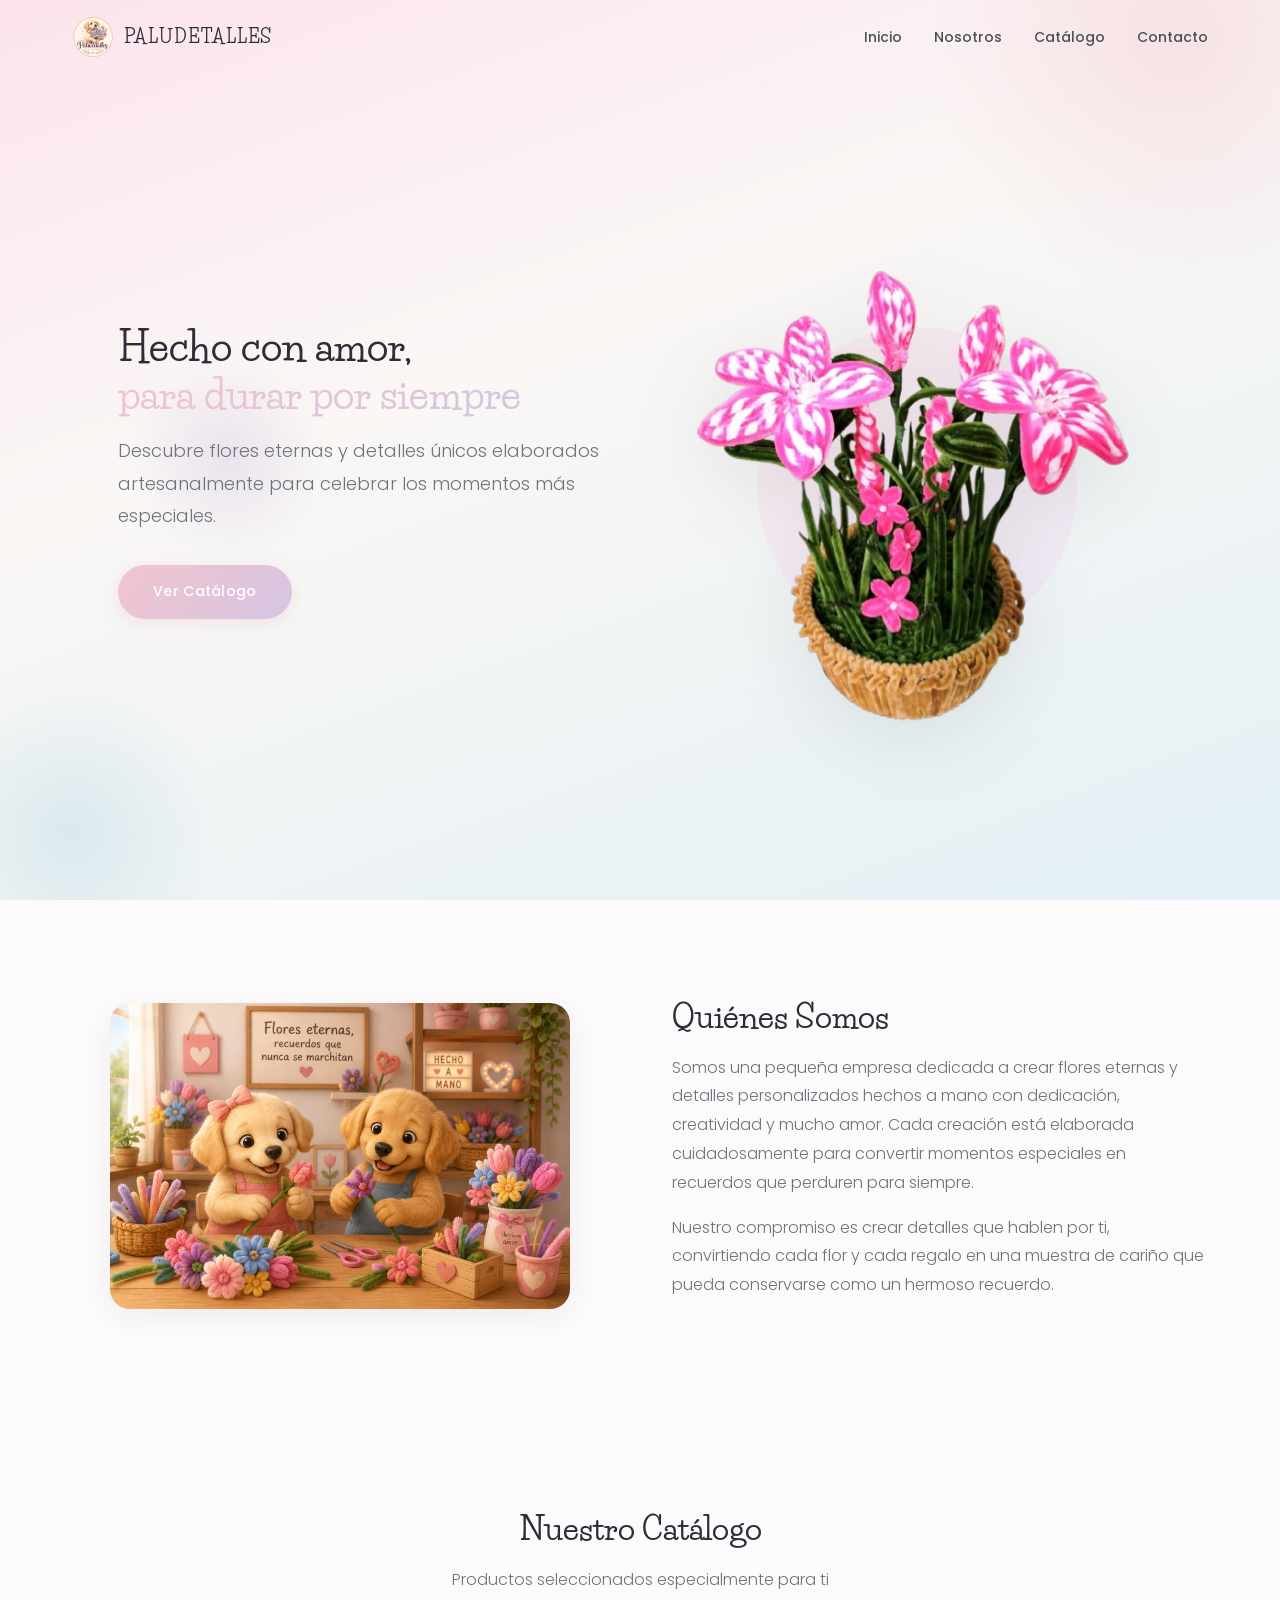
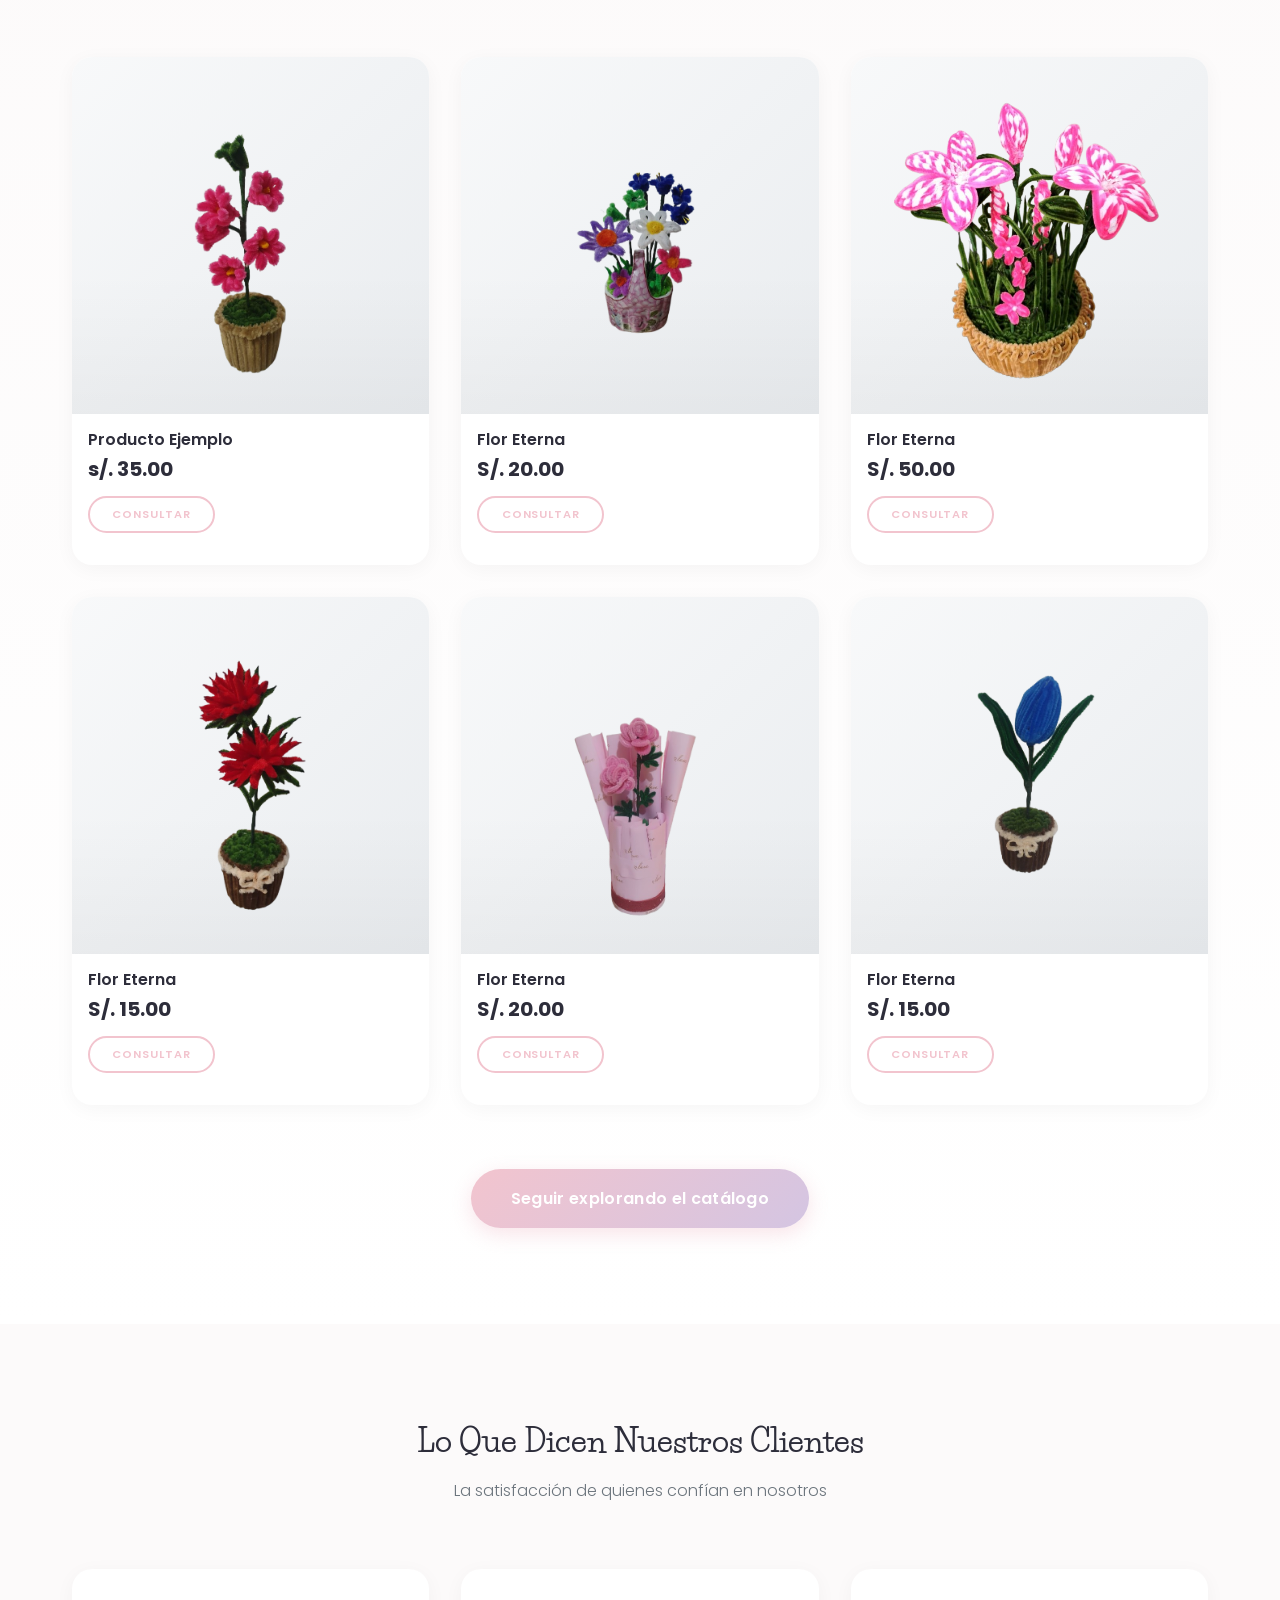
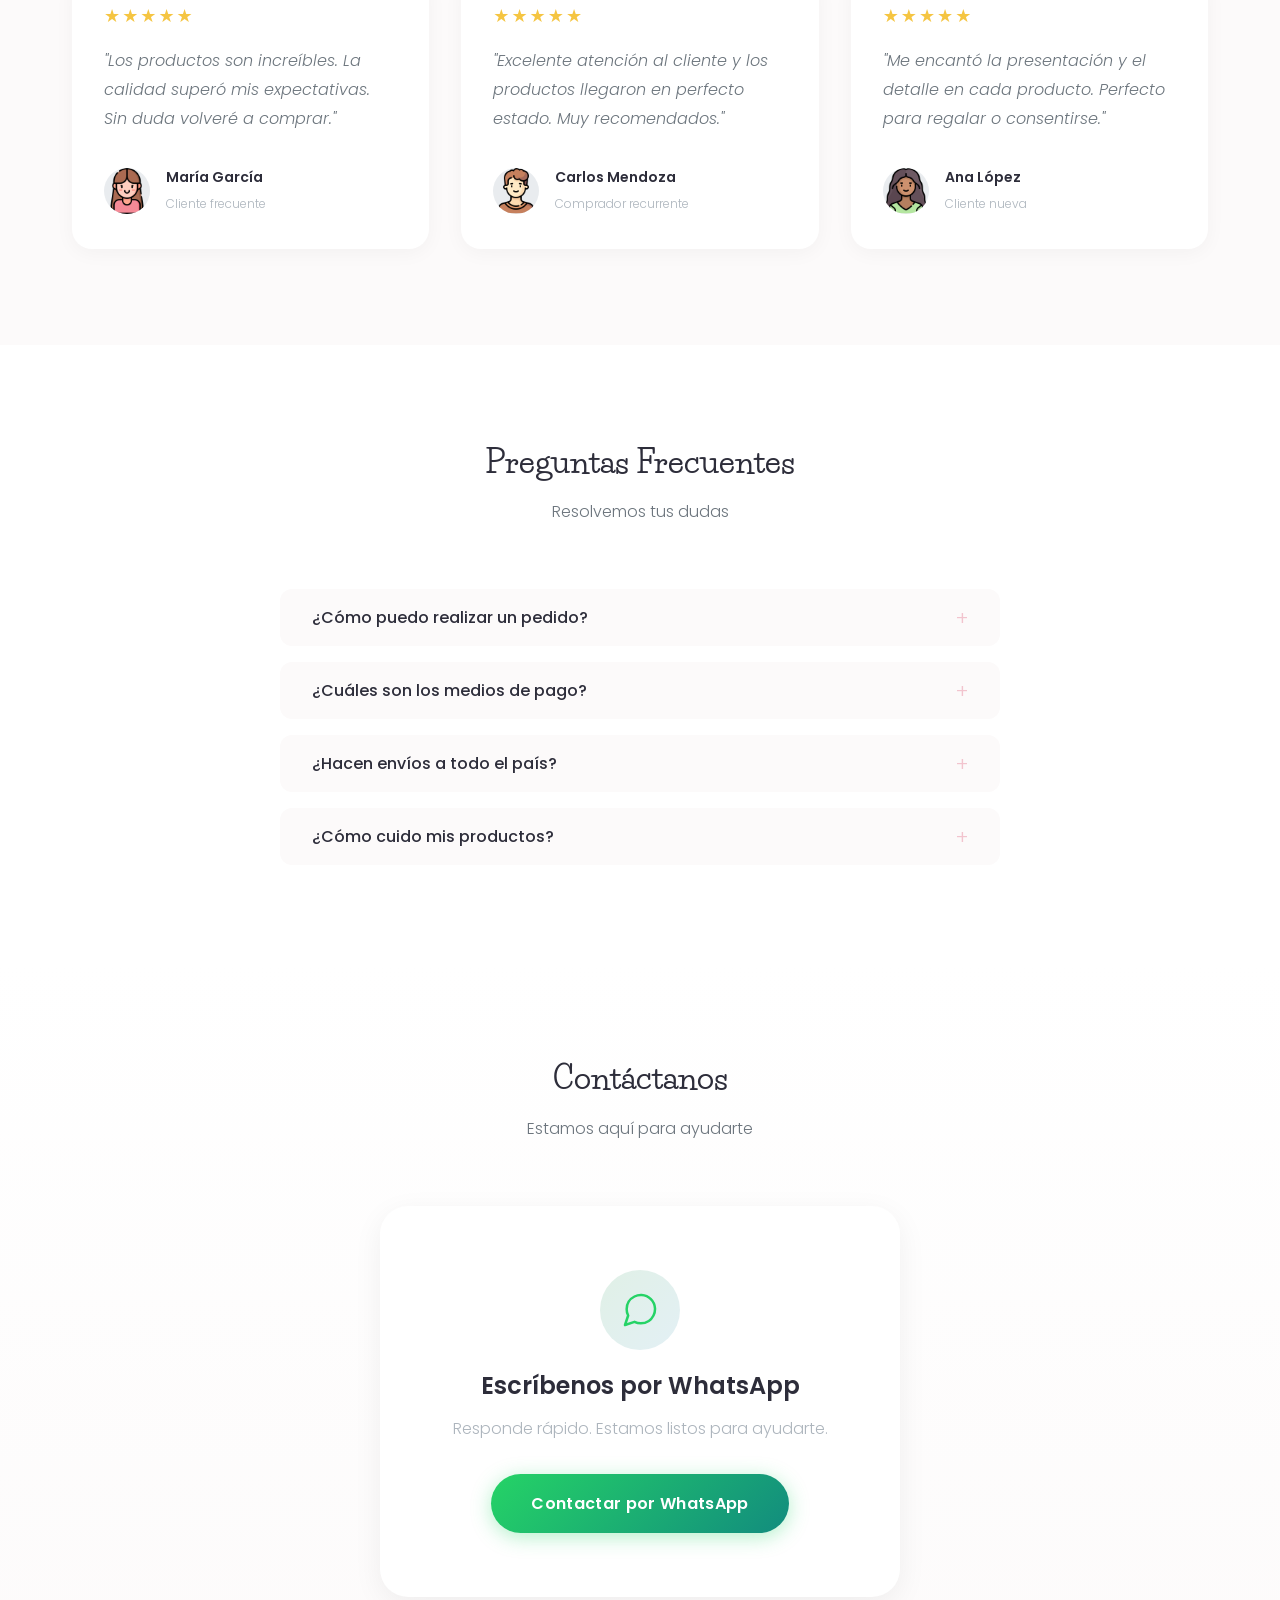
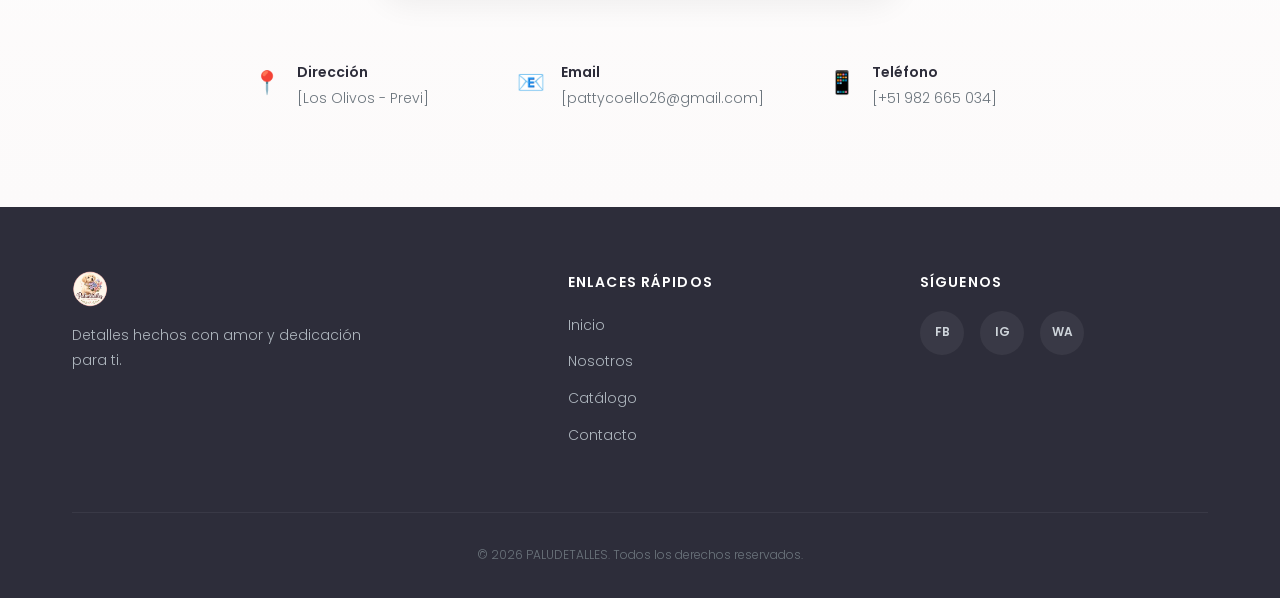
==== index.html @ edcb64d2 "Primer commit" ====
<!DOCTYPE html>
<html lang="es">
<head>
  <meta charset="UTF-8">
  <meta name="viewport" content="width=device-width, initial-scale=1.0">
  <!-- CAMBIA EL TÍTULO SEGÚN TU TIENDA -->
  <title>PALUDETALLES</title>
  <meta name="description" content="Catálogo digital de [Nombre de tu Tienda]. Descubre nuestra colección.">
  <link rel="icon" href="assets/images/logo.png" type="image/png">
  <link rel="preconnect" href="https://fonts.googleapis.com">
  <link rel="preconnect" href="https://fonts.gstatic.com" crossorigin>
  <!-- CAMBIA LA TIPOGRAFÍA AQUÍ SI LO DESEAS -->
   <link rel="preconnect" href="https://fonts.googleapis.com">
  <link rel="preconnect" href="https://fonts.gstatic.com" crossorigin>
  <link href="https://fonts.googleapis.com/css2?family=Fontdiner+Swanky&family=Life+Savers:wght@400;700;800&family=Ranchers&display=swap" rel="stylesheet">
  <link href="https://fonts.googleapis.com/css2?family=Poppins:wght@300;400;500;600;700&display=swap" rel="stylesheet">
  <link rel="stylesheet" href="style.css">
</head>
<body>

  <!-- ============================================================ -->
  <!-- 1. HERO                                                       -->
  <!-- ============================================================ -->
  <header class="hero" id="inicio">
    <div class="hero__bg-shapes">
      <div class="hero__shape hero__shape--1"></div>
      <div class="hero__shape hero__shape--2"></div>
      <div class="hero__shape hero__shape--3"></div>
    </div>
    <nav class="hero__nav">
      <!-- ========================================================= -->
      <!-- LOGO: Reemplaza este placeholder por tu imagen PNG        -->
      <!-- Ruta sugerida: assets/images/logo.png                     -->
      <!-- ========================================================= -->
      <div class="hero__logo">
        <img src="assets/images/logo.png" alt="Logo de la tienda" class="hero__logo-img">
        <span class="hero__logo-text">PALUDETALLES</span>
        <!-- ↑ CAMBIA "NOMBRE TIENDA" por el nombre real de tu tienda -->
      </div>
      <ul class="hero__menu" id="nav-menu">
        <li><a href="#inicio">Inicio</a></li>
        <li><a href="#nosotros">Nosotros</a></li>
        <li><a href="#catalogo">Catálogo</a></li>
        <li><a href="#contacto">Contacto</a></li>
      </ul>
      <button class="hero__toggle" id="nav-toggle" aria-label="Menú">
        <span></span><span></span><span></span>
      </button>
    </nav>
    <div class="hero__content">
      <div class="hero__text">
        <!-- ======================================================= -->
        <!-- HERO: Personaliza estos textos                          -->
        <!-- ======================================================= -->
        <h1 class="hero__title">
          <!-- CAMBIA ESTE TEXTO por el eslogan principal de tu tienda -->
           Hecho con amor,<br>
          <span class="hero__title--accent">para durar por siempre</span>
        </h1>
        <p class="hero__subtitle">
          <!-- CAMBIA ESTE TEXTO por una breve descripción -->
           Descubre flores eternas y detalles únicos elaborados artesanalmente para celebrar los momentos más especiales.<br><br>
        <a href="#catalogo" class="btn btn--primary">Ver Catálogo</a>
      </div>
      <div class="hero__image">
        <!-- ======================================================= -->
        <!-- HERO IMAGEN: Reemplaza por tu imagen PNG sin fondo      -->
        <!-- Ruta sugerida: assets/images/hero-producto.png          -->
        <!-- ======================================================= -->
        <img src="assets/images/florrosa.png" alt="Producto destacado" class="hero__img">
        <div class="hero__img-deco"></div>
      </div>
    </div>
  </header>

  <!-- ============================================================ -->
  <!-- 2. QUIÉNES SOMOS                                             -->
  <!-- ============================================================ -->
  <section class="section about" id="nosotros">
    <div class="container">
      <div class="about__grid">
        <div class="about__image">
          <!-- ===================================================== -->
          <!-- NOSOTROS: Reemplaza por tu imagen PNG                 -->
          <!-- Ruta sugerida: assets/images/about-nosotros.png       -->
          <!-- ===================================================== -->
          <img src="assets/images/perritos.png" alt="Sobre nosotros" class="about__img">
        </div>
        <div class="about__text">
          <!-- ===================================================== -->
          <!-- NOSOTROS: Personaliza estos textos                    -->
          <!-- ===================================================== -->
          <h2 class="section__title">
            <!-- CAMBIA ESTE TÍTULO -->
            Quiénes Somos
          </h2>
          <p class="about__description">
            <!-- CAMBIA ESTE TEXTO por la historia de tu tienda -->
            Somos una pequeña empresa dedicada a crear flores eternas y detalles personalizados hechos a mano con dedicación, 
            creatividad y mucho amor. Cada creación está elaborada cuidadosamente para convertir momentos especiales en recuerdos que perduren para siempre.
          </p>
          <p class="about__description">
            <!-- CAMBIA ESTE TEXTO (opcional, puedes borrar este párrafo) -->
            Nuestro compromiso es crear detalles que hablen por ti, convirtiendo cada flor y cada regalo en una muestra de cariño que pueda conservarse como un hermoso recuerdo.
          </p>
        </div>
      </div>
    </div>
  </section>

  <!-- ============================================================ -->
  <!-- 3. CATÁLOGO DE PRODUCTOS                                     -->
  <!-- ============================================================ -->
  <section class="section catalog" id="catalogo">
    <div class="container">
      <h2 class="section__title section__title--center">
        <!-- CAMBIA ESTE TÍTULO -->
        Nuestro Catálogo
      </h2>
      <p class="section__subtitle">
        <!-- CAMBIA ESTE TEXTO -->
        Productos seleccionados especialmente para ti
      </p>
      <div class="catalog__grid" id="catalog-grid">
        <!-- ======================================================= -->
        <!-- CATÁLOGO: Cada .product-card es un producto             -->
        <!-- Duplica este bloque para agregar más productos          -->
        <!-- ======================================================= -->

        <div class="product-card" data-category="Flores Eternas">
          <div class="product-card__image">
            <!-- =================================================== -->
            <!-- PRODUCTO: Reemplaza por tu imagen PNG sin fondo     -->
            <!-- Ruta sugerida: assets/images/producto-1.png         -->
            <!-- =================================================== -->
            <img src="assets/images/florfucsia.png" alt="Nombre del producto" class="product-card__img">
            <div class="product-card__overlay"></div>
          </div>
          <div class="product-card__body">
            <h3 class="product-card__name">
              <!-- CAMBIA el nombre del producto -->
              Producto Ejemplo
            </h3>
            <p class="product-card__price">
              <!-- CAMBIA el precio -->
              s/. 35.00
            </p>
            
            <button class="btn btn--small btn--outline product-card__btn">
              Consultar
            </button>
          </div>
        </div>

        <div class="product-card" data-category="Flores Eternas">
          <div class="product-card__image">
            <img src="assets/images/florcolores.png" alt="Nombre del producto" class="product-card__img">
            <div class="product-card__overlay"></div>
          </div>
          <div class="product-card__body">
            <h3 class="product-card__name">Flor Eterna</h3>
            <p class="product-card__price">S/. 20.00</p>
            <button class="btn btn--small btn--outline product-card__btn">Consultar</button>
          </div>
        </div>

        <div class="product-card" data-category="Flores Eternas">
          <div class="product-card__image">
            <img src="assets/images/florrosa.png" alt="Nombre del producto" class="product-card__img">
            <div class="product-card__overlay"></div>
          </div>
          <div class="product-card__body">
            <h3 class="product-card__name">Flor Eterna</h3>
            <p class="product-card__price">S/. 50.00</p>
            
            <button class="btn btn--small btn--outline product-card__btn">Consultar</button>
          </div>
        </div>

        <div class="product-card" data-category="Flores Eternas">
          <div class="product-card__image">
            <img src="assets/images/florroja.png" alt="Nombre del producto" class="product-card__img">
            <div class="product-card__overlay"></div>
          </div>
          <div class="product-card__body">
            <h3 class="product-card__name">Flor Eterna</h3>
            <p class="product-card__price">S/. 15.00</p>
            
            <button class="btn btn--small btn--outline product-card__btn">Consultar</button>
          </div>
        </div>

        <div class="product-card" data-category="Flores Eternas">
          <div class="product-card__image">
            <img src="assets/images/bouquet.png" alt="Nombre del producto" class="product-card__img">
            <div class="product-card__overlay"></div>
          </div>
          <div class="product-card__body">
            <h3 class="product-card__name">Flor Eterna</h3>
            <p class="product-card__price">S/. 20.00</p>
            
            <button class="btn btn--small btn--outline product-card__btn">Consultar</button>
          </div>
        </div>

        <div class="product-card" data-category="Flores Eternas">
          <div class="product-card__image">
            <img src="assets/images/tuliblue.png" alt="Nombre del producto" class="product-card__img">
            <div class="product-card__overlay"></div>
          </div>
          <div class="product-card__body">
            <h3 class="product-card__name">Flor Eterna</h3>
            <p class="product-card__price">S/. 15.00</p>
            
            <button class="btn btn--small btn--outline product-card__btn">Consultar</button>
          </div>
        </div>

      </div>

      <!-- ======================================================= -->
      <!-- BOTÓN "SEGUIR EXPLORANDO EL CATÁLOGO"                   -->
      <!-- Al hacer clic abre catalogo.html (catálogo completo).   -->
      <!-- Cambia el texto del botón aquí.                         -->
      <!-- ======================================================= -->
      <div class="catalog__action">
        <a href="catalogo.html" class="btn btn--primary catalog__btn">
          Seguir explorando el catálogo
        </a>
      </div>
    </div>
  </section>

  <!-- ============================================================ -->
  <!-- 4. OPINIONES                                                 -->
  <!-- ============================================================ -->
  <section class="section reviews" id="opiniones">
    <div class="container">
      <h2 class="section__title section__title--center">
        <!-- CAMBIA ESTE TÍTULO -->
        Lo Que Dicen Nuestros Clientes
      </h2>
      <p class="section__subtitle">
        <!-- CAMBIA ESTE TEXTO -->
        La satisfacción de quienes confían en nosotros
      </p>
      <div class="reviews__grid">
        <!-- ======================================================= -->
        <!-- OPINIONES: Cada .review-card es una reseña              -->
        <!-- Modifica o elimina según necesites                      -->
        <!-- ======================================================= -->

        <div class="review-card">
          <div class="review-card__stars">
            ★★★★★
          </div>
          <p class="review-card__text">
            <!-- CAMBIA ESTE TEXTO -->
            "Los productos son increíbles. La calidad superó mis expectativas.
            Sin duda volveré a comprar."
          </p>
          <div class="review-card__author">
            <div class="review-card__avatar">
              <!-- AVATAR: Reemplaza por imagen PNG (opcional) -->
              <img src="assets/images/mujer.png" alt="Cliente" class="review-card__avatar-img">
            </div>
            <div class="review-card__info">
              <strong class="review-card__name">
                <!-- CAMBIA ESTE NOMBRE -->
                María García
              </strong>
              <span class="review-card__role">
                <!-- CAMBIA ESTE TEXTO -->
                Cliente frecuente
              </span>
            </div>
          </div>
        </div>

        <div class="review-card">
          <div class="review-card__stars">★★★★★</div>
          <p class="review-card__text">
            "Excelente atención al cliente y los productos llegaron en perfecto
            estado. Muy recomendados."
          </p>
          <div class="review-card__author">
            <div class="review-card__avatar">
              <img src="assets/images/hombre.png" alt="Cliente" class="review-card__avatar-img">
            </div>
            <div class="review-card__info">
              <strong class="review-card__name">Carlos Mendoza</strong>
              <span class="review-card__role">Comprador recurrente</span>
            </div>
          </div>
        </div>

        <div class="review-card">
          <div class="review-card__stars">★★★★★</div>
          <p class="review-card__text">
            "Me encantó la presentación y el detalle en cada producto.
            Perfecto para regalar o consentirse."
          </p>
          <div class="review-card__author">
            <div class="review-card__avatar">
              <img src="assets/images/mujer2.png" alt="Cliente" class="review-card__avatar-img">
            </div>
            <div class="review-card__info">
              <strong class="review-card__name">Ana López</strong>
              <span class="review-card__role">Cliente nueva</span>
            </div>
          </div>
        </div>

      </div>
    </div>
  </section>

  <!-- ============================================================ -->
  <!-- 5. PREGUNTAS FRECUENTES                                      -->
  <!-- ============================================================ -->
  <section class="section faq" id="faq">
    <div class="container">
      <h2 class="section__title section__title--center">
        <!-- CAMBIA ESTE TÍTULO -->
        Preguntas Frecuentes
      </h2>
      <p class="section__subtitle">
        <!-- CAMBIA ESTE TEXTO -->
        Resolvemos tus dudas
      </p>
      <div class="faq__list" id="faq-list">
        <!-- ======================================================= -->
        <!-- FAQ: Cada .faq-item es una pregunta                     -->
        <!-- Agrega o quita items fácilmente                        -->
        <!-- ======================================================= -->

        <div class="faq-item">
          <button class="faq-item__question" aria-expanded="false">
            <!-- CAMBIA ESTA PREGUNTA -->
            <span>¿Cómo puedo realizar un pedido?</span>
            <span class="faq-item__icon">+</span>
          </button>
          <div class="faq-item__answer">
            <p>
              <!-- CAMBIA ESTA RESPUESTA -->
              Puedes navegar por nuestro catálogo, seleccionar los productos
              que más te gusten y hacer clic en "Consultar" para recibir
              atención personalizada.
            </p>
          </div>
        </div>

        <div class="faq-item">
          <button class="faq-item__question" aria-expanded="false">
            <span>¿Cuáles son los medios de pago?</span>
            <span class="faq-item__icon">+</span>
          </button>
          <div class="faq-item__answer">
            <p>
              Aceptamos transferencias bancarias, depósitos y pagos a través
              de diversas plataformas digitales. Consulta las opciones
              disponibles al momento de tu pedido.
            </p>
          </div>
        </div>

        <div class="faq-item">
          <button class="faq-item__question" aria-expanded="false">
            <span>¿Hacen envíos a todo el país?</span>
            <span class="faq-item__icon">+</span>
          </button>
          <div class="faq-item__answer">
            <p>
              Sí, realizamos envíos a nivel nacional. Los tiempos de entrega
              varían según la ubicación. Te proporcionaremos un número de
              seguimiento para tu pedido.
            </p>
          </div>
        </div>

        <div class="faq-item">
          <button class="faq-item__question" aria-expanded="false">
            <span>¿Cómo cuido mis productos?</span>
            <span class="faq-item__icon">+</span>
          </button>
          <div class="faq-item__answer">
            <p>
              Recomendamos seguir las instrucciones de cuidado incluidas
              con cada producto. En general, mantenlos en un lugar fresco
              y seco, alejado de la luz solar directa.
            </p>
          </div>
        </div>

      </div>
    </div>
  </section>

  <!-- ============================================================ -->
  <!-- 6. CONTACTO - WHATSAPP                                       -->
  <!-- ============================================================ -->
  <!--                                                              -->
  <!-- PERSONALIZACIÓN:                                             -->
  <!--   - Título:        línea ~569                                -->
  <!--   - Subtítulo:     línea ~573                                -->
  <!--   - Texto botón:   línea ~597                                -->
  <!--   - Número WhatsApp:  script.js (variable WHATSAPP_NUMBER)         -->
  <!--   - Mensaje default:  script.js (variable DEFAULT_WHATSAPP_MESSAGE) -->
  <!--   - Ícono WhatsApp:   SVG inline (cámbialo aquí si deseas)   -->
  <!-- ============================================================ -->
  <section class="section contact" id="contacto">
    <div class="container">
      <h2 class="section__title section__title--center">
        <!-- CAMBIA ESTE TÍTULO -->
        Contáctanos
      </h2>
      <p class="section__subtitle">
        <!-- CAMBIA ESTE TEXTO -->
        Estamos aquí para ayudarte
      </p>
      <div class="contact__whatsapp">
        <!-- Tarjeta central de WhatsApp -->
        <div class="contact__whatsapp-card">
          <div class="contact__whatsapp-icon">
            <!-- =================================================== -->
            <!-- ÍCONO WHATSAPP: Reemplaza este SVG si deseas otro   -->
            <!-- Puedes usar Font Awesome, un PNG, o cualquier icono -->
            <!-- =================================================== -->
            <svg xmlns="http://www.w3.org/2000/svg" viewBox="0 0 24 24" fill="none" stroke="currentColor" stroke-width="1.5" stroke-linecap="round" stroke-linejoin="round" class="contact__whatsapp-svg">
              <path d="M21 11.5a8.38 8.38 0 0 1-.9 3.8 8.5 8.5 0 0 1-7.6 4.7 8.38 8.38 0 0 1-3.8-.9L3 21l1.9-5.7a8.38 8.38 0 0 1-.9-3.8 8.5 8.5 0 0 1 4.7-7.6 8.38 8.38 0 0 1 3.8-.9h.5a8.48 8.48 0 0 1 8 8v.5z"/>
            </svg>
          </div>
          <h3 class="contact__whatsapp-title">
            <!-- CAMBIA ESTE TEXTO -->
            Escríbenos por WhatsApp
          </h3>
          <p class="contact__whatsapp-desc">
            <!-- CAMBIA ESTE TEXTO -->
            Responde rápido. Estamos listos para ayudarte.
          </p>
          <a href="#" class="btn contact__whatsapp-btn" id="whatsapp-btn">
            <!-- CAMBIA EL TEXTO DEL BOTÓN AQUÍ -->
            Contactar por WhatsApp
          </a>
        </div>

        <!-- Información adicional de contacto -->
        <div class="contact__info">
          <div class="contact__info-item">
            <span class="contact__info-icon">📍</span>
            <div>
              <strong>Dirección</strong>
              <p>
                <!-- CAMBIA ESTA DIRECCIÓN -->
                [Los Olivos - Previ]
              </p>
            </div>
          </div>
          <div class="contact__info-item">
            <span class="contact__info-icon">📧</span>
            <div>
              <strong>Email</strong>
              <p>
                <!-- CAMBIA ESTE EMAIL -->
                [pattycoello26@gmail.com]
              </p>
            </div>
          </div>
          <div class="contact__info-item">
            <span class="contact__info-icon">📱</span>
            <div>
              <strong>Teléfono</strong>
              <p>
                <!-- CAMBIA ESTE TELÉFONO -->
                [+51 982 665 034]
              </p>
            </div>
          </div>
        </div>
      </div>
    </div>
  </section>

  <!-- ============================================================ -->
  <!-- 7. FOOTER                                                    -->
  <!-- ============================================================ -->
  <footer class="footer" id="footer">
    <div class="container">
      <div class="footer__grid">
        <div class="footer__brand">
          <!-- LOGO FOOTER: Reemplaza por tu imagen PNG -->
          <img src="assets/images/logo.png" alt="Logo" class="footer__logo">
          <p class="footer__desc">
            <!-- CAMBIA ESTE TEXTO -->
            Detalles hechos con amor
            y dedicación para ti.
          </p>
        </div>
        <div class="footer__links">
          <h4 class="footer__heading">Enlaces Rápidos</h4>
          <ul>
            <li><a href="#inicio">Inicio</a></li>
            <li><a href="#nosotros">Nosotros</a></li>
            <li><a href="#catalogo">Catálogo</a></li>
            <li><a href="#contacto">Contacto</a></li>
          </ul>
        </div>
        <div class="footer__social">
          <h4 class="footer__heading">Síguenos</h4>
          <div class="footer__social-icons">
            <!-- =================================================== -->
            <!-- REDES SOCIALES: Cambia los href con tus enlaces     -->
            <!-- =================================================== -->
            <a href="#" target="_blank" rel="noopener" class="footer__social-link" aria-label="Facebook">
              <!-- ICONO: Reemplaza por tu PNG si lo deseas -->
              <span class="footer__social-icon">FB</span>
            </a>
            <a href="#" target="_blank" rel="noopener" class="footer__social-link" aria-label="Instagram">
              <span class="footer__social-icon">IG</span>
            </a>
            <a href="#" target="_blank" rel="noopener" class="footer__social-link" aria-label="WhatsApp">
              <span class="footer__social-icon">WA</span>
            </a>
          </div>
        </div>
      </div>
      <div class="footer__bottom">
        <p>
          <!-- CAMBIA ESTE TEXTO -->
          &copy; 2026 PALUDETALLES. Todos los derechos reservados.
        </p>
      </div>
    </div>
  </footer>

  <script src="script.js"></script>
</body>
</html>
---- style.css ----
/* ============================================================ */
/* VARIABLES GLOBALES                                           */
/* ============================================================ */
/* TODO: Modifica los colores desde aquí para cambiar toda la   */
/* paleta de la página.                                         */
/* ============================================================ */

:root {
  /* ---- PALETA DE COLORES PASTEL ---- */
  --rosa:          #f2c4ce;
  --rosa-claro:    #fce4ec;
  --celeste:       #b8d8e3;
  --celeste-claro: #e3f0f5;
  --amarillo:      #fae3b4;
  --amarillo-claro:#fef3d9;
  --menta:         #b8d9c5;
  --menta-claro:   #e0f0e6;
  --lila:          #d4c5e2;
  --lila-claro:    #ede4f5;

  /* ---- NEUTRALES ---- */
  --blanco:        #ffffff;
  --gris-100:      #f8f9fa;
  --gris-200:      #e9ecef;
  --gris-300:      #dee2e6;
  --gris-400:      #ced4da;
  --gris-500:      #adb5bd;
  --gris-600:      #6c757d;
  --gris-700:      #495057;
  --gris-800:      #343a40;
  --texto:         #2d2d3a;

  /* ---- FONDOS ---- */
  --fondo:         #faf7f5;
  --fondo-claro:   #fcfafa;
  --fondo-seccion: #ffffff;

  /* ---- TIPOGRAFÍA ---- */
  /* CAMBIA LA FUENTE AQUÍ si deseas usar Nunito, Quicksand, etc. */
  --font-principal: 'Poppins', system-ui, -apple-system, sans-serif;
  --font-size-xs:   0.75rem;
  --font-size-sm:   0.875rem;
  --font-size-base: 1rem;
  --font-size-lg:   1.125rem;
  --font-size-xl:   1.25rem;
  --font-size-2xl:  1.5rem;
  --font-size-3xl:  2rem;
  --font-size-4xl:  2.5rem;
  --font-weight-light:   300;
  --font-weight-regular: 400;
  --font-weight-medium:  500;
  --font-weight-semibold:600;
  --font-weight-bold:    700;

.hero__logo-text{
    font-family: 'Life Savers', cursive;
}
.hero__title{
  font-family: 'Life Savers', cursive;
}

.section__title{
  font-family: 'Life Savers', cursive;
}
  



  /* ---- BORDES ---- */
  --radius-sm:  6px;
  --radius-md:  12px;
  --radius-lg:  20px;
  --radius-xl:  28px;
  --radius-full: 9999px;

  /* ---- SOMBRAS ---- */
  --sombra-suave:   0 4px 20px rgba(0, 0, 0, 0.04);
  --sombra-media:   0 8px 30px rgba(0, 0, 0, 0.06);
  --sombra-fuerte:  0 16px 40px rgba(0, 0, 0, 0.08);
  --sombra-hover:   0 12px 35px rgba(0, 0, 0, 0.12);

  /* ---- ESPACIADOS ---- */
  --spacing-xs: 0.5rem;
  --spacing-sm: 1rem;
  --spacing-md: 2rem;
  --spacing-lg: 4rem;
  --spacing-xl: 6rem;
  --max-width: 1200px;

  /* ---- ANIMACIONES ---- */
  --transition-fast:   0.2s cubic-bezier(0.4, 0, 0.2, 1);
  --transition-normal: 0.35s cubic-bezier(0.4, 0, 0.2, 1);
  --transition-slow:   0.5s cubic-bezier(0.4, 0, 0.2, 1);
  --transition-spring: 0.5s cubic-bezier(0.34, 1.56, 0.64, 1);
}


/* ============================================================ */
/* RESET BASE                                                   */
/* ============================================================ */

*,
*::before,
*::after {
  margin: 0;
  padding: 0;
  box-sizing: border-box;
}

html {
  scroll-behavior: smooth;
  -webkit-font-smoothing: antialiased;
  -moz-osx-font-smoothing: grayscale;
}

body {
  font-family: var(--font-principal);
  font-size: var(--font-size-base);
  font-weight: var(--font-weight-regular);
  color: var(--texto);
  background-color: var(--fondo);
  line-height: 1.7;
  overflow-x: hidden;
}

img {
  max-width: 100%;
  height: auto;
  display: block;
}

a {
  color: inherit;
  text-decoration: none;
  transition: color var(--transition-fast);
}

ul {
  list-style: none;
}

button {
  cursor: pointer;
  font-family: inherit;
  border: none;
  background: none;
}

input,
textarea {
  font-family: inherit;
  font-size: inherit;
}

.container {
  width: 100%;
  max-width: var(--max-width);
  margin: 0 auto;
  padding: 0 var(--spacing-md);
}


/* ============================================================ */
/* BOTONES                                                      */
/* ============================================================ */

.btn {
  display: inline-flex;
  align-items: center;
  justify-content: center;
  gap: 0.5rem;
  padding: 0.9rem 2.2rem;
  font-size: var(--font-size-sm);
  font-weight: var(--font-weight-medium);
  border-radius: var(--radius-full);
  transition: all var(--transition-normal);
  letter-spacing: 0.02em;
  position: relative;
  overflow: hidden;
}

.btn--primary {
  background: linear-gradient(135deg, var(--rosa), var(--lila));
  color: var(--blanco);
  box-shadow: 0 4px 15px rgba(242, 196, 206, 0.4);
}

.btn--primary:hover {
  transform: translateY(-2px);
  box-shadow: 0 8px 25px rgba(242, 196, 206, 0.5);
}

.btn--outline {
  background: transparent;
  color: var(--rosa);
  border: 2px solid var(--rosa);
  padding: 0.6rem 1.6rem;
  border-radius: var(--radius-full);
  font-size: var(--font-size-xs);
  font-weight: var(--font-weight-semibold);
  text-transform: uppercase;
  letter-spacing: 0.08em;
}

.btn--outline:hover {
  background: var(--rosa);
  color: var(--blanco);
  transform: translateY(-2px);
  box-shadow: 0 6px 20px rgba(242, 196, 206, 0.35);
}

.btn--small {
  padding: 0.5rem 1.4rem;
  font-size: 0.7rem;
}


/* ============================================================ */
/* SECCIONES                                                    */
/* ============================================================ */

.section {
  padding: var(--spacing-xl) 0;
}

.section__title {
  font-size: var(--font-size-3xl);
  font-weight: var(--font-weight-semibold);
  color: var(--texto);
  margin-bottom: var(--spacing-sm);
  line-height: 1.3;
}

.section__title--center {
  text-align: center;
}

.section__subtitle {
  text-align: center;
  color: var(--gris-600);
  font-size: var(--font-size-base);
  font-weight: var(--font-weight-light);
  max-width: 540px;
  margin: 0 auto var(--spacing-lg);
}


/* ============================================================ */
/* ANIMACIONES                                                  */
/* ============================================================ */

@keyframes fadeInUp {
  from {
    opacity: 0;
    transform: translateY(30px);
  }
  to {
    opacity: 1;
    transform: translateY(0);
  }
}

@keyframes fadeInDown {
  from {
    opacity: 0;
    transform: translateY(-20px);
  }
  to {
    opacity: 1;
    transform: translateY(0);
  }
}

@keyframes float {
  0%, 100% {
    transform: translateY(0);
  }
  50% {
    transform: translateY(-12px);
  }
}

@keyframes scaleIn {
  from {
    opacity: 0;
    transform: scale(0.9);
  }
  to {
    opacity: 1;
    transform: scale(1);
  }
}

.animate {
  opacity: 0;
  transform: translateY(30px);
  transition: opacity 0.7s cubic-bezier(0.4, 0, 0.2, 1),
              transform 0.7s cubic-bezier(0.4, 0, 0.2, 1);
}

.animate.visible {
  opacity: 1;
  transform: translateY(0);
}


/* ============================================================ */
/* 1. HERO                                                      */
/* ============================================================ */

.hero {
  position: relative;
  min-height: 100vh;
  display: flex;
  flex-direction: column;
  background: linear-gradient(
    160deg,
    var(--rosa-claro) 0%,
    var(--fondo) 40%,
    var(--celeste-claro) 100%
  );
  overflow: hidden;
}

/* Formas decorativas del fondo */
.hero__bg-shapes {
  position: absolute;
  inset: 0;
  pointer-events: none;
  z-index: 0;
}

.hero__shape {
  position: absolute;
  border-radius: 50%;
  opacity: 0.4;
}

.hero__shape--1 {
  width: 500px;
  height: 500px;
  background: radial-gradient(circle, var(--rosa) 0%, transparent 70%);
  top: -200px;
  right: -150px;
  animation: float 8s ease-in-out infinite;
}

.hero__shape--2 {
  width: 300px;
  height: 300px;
  background: radial-gradient(circle, var(--celeste) 0%, transparent 70%);
  bottom: -80px;
  left: -80px;
  animation: float 10s ease-in-out infinite 1s;
}

.hero__shape--3 {
  width: 200px;
  height: 200px;
  background: radial-gradient(circle, var(--lila) 0%, transparent 70%);
  top: 40%;
  left: 10%;
  animation: float 12s ease-in-out infinite 2s;
}

/* Navegación */
.hero__nav {
  position: relative;
  z-index: 10;
  display: flex;
  align-items: center;
  justify-content: space-between;
  padding: var(--spacing-sm) var(--spacing-md);
  max-width: var(--max-width);
  margin: 0 auto;
  width: 100%;
}

.hero__logo {
  display: flex;
  align-items: center;
  gap: 0.6rem;
}

.hero__logo-img {
  width: 42px;
  height: 42px;
  object-fit: contain;
}

.hero__logo-text {
  font-size: var(--font-size-lg);
  font-weight: var(--font-weight-semibold);
  color: var(--texto);
  letter-spacing: 0.05em;
}

.hero__menu {
  display: flex;
  align-items: center;
  gap: var(--spacing-md);
}

.hero__menu a {
  font-size: var(--font-size-sm);
  font-weight: var(--font-weight-medium);
  color: var(--gris-700);
  position: relative;
  padding-bottom: 4px;
}

.hero__menu a::after {
  content: '';
  position: absolute;
  bottom: 0;
  left: 0;
  width: 0;
  height: 2px;
  background: linear-gradient(90deg, var(--rosa), var(--lila));
  transition: width var(--transition-normal);
  border-radius: 2px;
}

.hero__menu a:hover::after {
  width: 100%;
}

/* Toggle menú móvil */
.hero__toggle {
  display: none;
  flex-direction: column;
  gap: 5px;
  padding: 4px;
  z-index: 20;
}

.hero__toggle span {
  display: block;
  width: 26px;
  height: 2.5px;
  background: var(--texto);
  border-radius: 2px;
  transition: all var(--transition-normal);
}

.hero__toggle.active span:nth-child(1) {
  transform: rotate(45deg) translate(5px, 5px);
}

.hero__toggle.active span:nth-child(2) {
  opacity: 0;
}

.hero__toggle.active span:nth-child(3) {
  transform: rotate(-45deg) translate(5px, -5px);
}

/* Contenido del Hero */
.hero__content {
  position: relative;
  z-index: 1;
  flex: 1;
  display: flex;
  align-items: center;
  justify-content: space-between;
  max-width: var(--max-width);
  margin: 0 auto;
  padding: 0 var(--spacing-md);
  gap: var(--spacing-lg);
}

.hero__text {
  flex: 1;
  max-width: 540px;
  animation: fadeInUp 1s cubic-bezier(0.4, 0, 0.2, 1) forwards;
}

.hero__title {
  font-size: var(--font-size-4xl);
  font-weight: var(--font-weight-bold);
  line-height: 1.2;
  color: var(--texto);
  margin-bottom: var(--spacing-sm);
}

.hero__title--accent {
  background: linear-gradient(135deg, var(--rosa), var(--lila));
  -webkit-background-clip: text;
  -webkit-text-fill-color: transparent;
  background-clip: text;
}

.hero__subtitle {
  font-size: var(--font-size-lg);
  font-weight: var(--font-weight-light);
  color: var(--gris-600);
  margin-bottom: var(--spacing-md);
  line-height: 1.8;
}

/* Imagen del Hero */
.hero__image {
  flex: 1;
  display: flex;
  justify-content: center;
  align-items: center;
  position: relative;
  animation: fadeInUp 1s cubic-bezier(0.4, 0, 0.2, 1) 0.2s forwards;
  opacity: 0;
}

.hero__img {
  width: 100%;
  max-width: 440px;
  object-fit: contain;
  filter: drop-shadow(0 20px 40px rgba(0, 0, 0, 0.08));
  animation: float 7s ease-in-out infinite;
  position: relative;
  z-index: 2;
}

.hero__img-deco {
  position: absolute;
  width: 320px;
  height: 320px;
  border-radius: 50%;
  background: linear-gradient(135deg, var(--rosa-claro), var(--lila-claro));
  z-index: 1;
  top: 50%;
  left: 50%;
  transform: translate(-50%, -50%);
  opacity: 0.6;
}

/* Variante de Hero para páginas internas (ej. catalogo.html) */
.hero--page {
  min-height: auto;
}

.hero--page .hero__content {
  padding: var(--spacing-xl) 0;
  justify-content: center;
  text-align: center;
}

.hero--page .hero__text {
  max-width: 100%;
}

.hero--page .hero__subtitle {
  margin-bottom: 0;
}


/* ============================================================ */
/* 2. QUIÉNES SOMOS                                             */
/* ============================================================ */

.about {
  background-color: var(--fondo-claro);
}

.about__grid {
  display: grid;
  grid-template-columns: 1fr 1fr;
  gap: var(--spacing-lg);
  align-items: center;
}

.about__image {
  display: flex;
  justify-content: center;
  align-items: center;
}

.about__img {
  width: 100%;
  max-width: 460px;
  object-fit: contain;
  border-radius: var(--radius-lg);
  box-shadow: var(--sombra-media);
  transition: transform var(--transition-normal), box-shadow var(--transition-normal);
}

.about__img:hover {
  transform: scale(1.02);
  box-shadow: var(--sombra-hover);
}

.about__description {
  color: var(--gris-600);
  margin-bottom: var(--spacing-sm);
  font-weight: var(--font-weight-light);
  line-height: 1.8;
}


/* ============================================================ */
/* 3. EXPLORA NUESTRO CATÁLOGO                                  */
/* ============================================================ */

.explore {
  background-color: var(--blanco);
}

.explore__action {
  display: flex;
  justify-content: center;
  margin-top: var(--spacing-md);
}

.explore__btn {
  font-size: var(--font-size-base);
  font-weight: var(--font-weight-semibold);
  padding: 1rem 2.5rem;
  box-shadow: 0 6px 20px rgba(242, 196, 206, 0.45);
}

.explore__btn:hover {
  box-shadow: 0 10px 30px rgba(242, 196, 206, 0.55);
}

/* Botón debajo de la cuadrícula de productos destacados */
.catalog__action {
  display: flex;
  justify-content: center;
  margin-top: var(--spacing-lg);
}

.catalog__btn {
  font-size: var(--font-size-base);
  font-weight: var(--font-weight-semibold);
  padding: 1rem 2.5rem;
  box-shadow: 0 6px 20px rgba(242, 196, 206, 0.45);
}

.catalog__btn:hover {
  box-shadow: 0 10px 30px rgba(242, 196, 206, 0.55);
}


/* ============================================================ */
/* 4. CATÁLOGO DE PRODUCTOS                                     */
/* ============================================================ */

.catalog {
  background: linear-gradient(180deg, var(--fondo-claro) 0%, var(--blanco) 100%);
}

.catalog__grid {
  display: grid;
  grid-template-columns: repeat(auto-fill, minmax(280px, 1fr));
  gap: var(--spacing-md);
}

.product-card {
  background: var(--blanco);
  border-radius: var(--radius-lg);
  overflow: hidden;
  box-shadow: var(--sombra-suave);
  transition: all var(--transition-normal);
  display: flex;
  flex-direction: column;
}

.product-card:hover {
  transform: translateY(-8px);
  box-shadow: var(--sombra-hover);
}

.product-card__image {
  position: relative;
  aspect-ratio: 1 / 1;
  overflow: hidden;
  background: linear-gradient(135deg, var(--gris-100), var(--gris-200));
  display: flex;
  align-items: center;
  justify-content: center;
  padding: var(--spacing-md);
}

.product-card__img {
  width: 100%;
  height: 100%;
  object-fit: contain;
  transition: transform var(--transition-slow);
}

.product-card:hover .product-card__img {
  transform: scale(1.08);
}

.product-card__overlay {
  position: absolute;
  inset: 0;
  background: linear-gradient(180deg, transparent 60%, rgba(0, 0, 0, 0.03));
  pointer-events: none;
}

.product-card__body {
  padding: var(--spacing-sm) var(--spacing-sm) var(--spacing-md);
  display: flex;
  flex-direction: column;
  gap: 0.4rem;
  flex: 1;
}

.product-card__name {
  font-size: var(--font-size-base);
  font-weight: var(--font-weight-semibold);
  color: var(--texto);
  line-height: 1.3;
}

.product-card__category {
  display: inline-block;
  align-self: flex-start;
  font-size: 0.7rem;
  font-weight: var(--font-weight-semibold);
  text-transform: uppercase;
  letter-spacing: 0.08em;
  color: var(--lila);
  background: var(--lila-claro);
  padding: 0.25rem 0.8rem;
  border-radius: var(--radius-full);
  margin-bottom: 0.4rem;
}

.product-card__price {
  font-size: var(--font-size-xl);
  font-weight: var(--font-weight-bold);
  color: var(--texto);
  line-height: 1.2;
}

.product-card__desc {
  font-size: var(--font-size-sm);
  color: var(--gris-500);
  font-weight: var(--font-weight-light);
  line-height: 1.5;
  margin-bottom: auto;
}

.product-card__btn {
  align-self: flex-start;
  margin-top: var(--spacing-xs);
}


/* ============================================================ */
/* 5. PRODUCTO DESTACADO                                        */
/* ============================================================ */

.featured {
  background: linear-gradient(135deg, var(--lila-claro), var(--celeste-claro));
  position: relative;
  overflow: hidden;
}

.featured::before {
  content: '';
  position: absolute;
  width: 400px;
  height: 400px;
  border-radius: 50%;
  background: radial-gradient(circle, var(--rosa-claro) 0%, transparent 70%);
  top: -100px;
  right: -100px;
  opacity: 0.5;
}

.featured__grid {
  display: grid;
  grid-template-columns: 1fr 1fr;
  gap: var(--spacing-lg);
  align-items: center;
  position: relative;
  z-index: 1;
}

.featured__image {
  display: flex;
  justify-content: center;
  align-items: center;
}

.featured__img {
  width: 100%;
  max-width: 480px;
  object-fit: contain;
  filter: drop-shadow(0 20px 40px rgba(0, 0, 0, 0.08));
  animation: float 8s ease-in-out infinite;
  transition: transform var(--transition-slow);
}

.featured__img:hover {
  transform: scale(1.03) translateY(-5px);
}

.featured__badge {
  display: inline-block;
  background: linear-gradient(135deg, var(--rosa), var(--lila));
  color: var(--blanco);
  font-size: var(--font-size-xs);
  font-weight: var(--font-weight-semibold);
  text-transform: uppercase;
  letter-spacing: 0.1em;
  padding: 0.3rem 1rem;
  border-radius: var(--radius-full);
  margin-bottom: var(--spacing-sm);
}

.featured__desc {
  color: var(--gris-600);
  font-weight: var(--font-weight-light);
  margin-bottom: var(--spacing-sm);
  line-height: 1.8;
}

.featured__price {
  font-size: var(--font-size-3xl);
  font-weight: var(--font-weight-bold);
  color: var(--texto);
  margin-bottom: var(--spacing-md);
}


/* ============================================================ */
/* 6. OPINIONES                                                 */
/* ============================================================ */

.reviews {
  background-color: var(--fondo-claro);
}

.reviews__grid {
  display: grid;
  grid-template-columns: repeat(auto-fit, minmax(300px, 1fr));
  gap: var(--spacing-md);
}

.review-card {
  background: var(--blanco);
  border-radius: var(--radius-lg);
  padding: var(--spacing-md);
  box-shadow: var(--sombra-suave);
  transition: all var(--transition-normal);
}

.review-card:hover {
  transform: translateY(-4px);
  box-shadow: var(--sombra-media);
}

.review-card__stars {
  color: #f5c542;
  font-size: var(--font-size-lg);
  letter-spacing: 2px;
  margin-bottom: var(--spacing-sm);
}

.review-card__text {
  color: var(--gris-600);
  font-style: italic;
  font-weight: var(--font-weight-light);
  line-height: 1.8;
  margin-bottom: var(--spacing-md);
}

.review-card__author {
  display: flex;
  align-items: center;
  gap: var(--spacing-sm);
}

.review-card__avatar {
  width: 46px;
  height: 46px;
  border-radius: var(--radius-full);
  overflow: hidden;
  background: var(--gris-200);
  flex-shrink: 0;
}

.review-card__avatar-img {
  width: 100%;
  height: 100%;
  object-fit: cover;
}

.review-card__name {
  font-size: var(--font-size-sm);
  font-weight: var(--font-weight-semibold);
  color: var(--texto);
  display: block;
}

.review-card__role {
  font-size: var(--font-size-xs);
  color: var(--gris-500);
  font-weight: var(--font-weight-light);
}


/* ============================================================ */
/* 7. PREGUNTAS FRECUENTES                                      */
/* ============================================================ */

.faq {
  background-color: var(--blanco);
}

.faq__list {
  max-width: 720px;
  margin: 0 auto;
  display: flex;
  flex-direction: column;
  gap: var(--spacing-sm);
}

.faq-item {
  background: var(--fondo-claro);
  border-radius: var(--radius-md);
  overflow: hidden;
  transition: box-shadow var(--transition-normal);
}

.faq-item:hover {
  box-shadow: var(--sombra-suave);
}

.faq-item__question {
  width: 100%;
  display: flex;
  align-items: center;
  justify-content: space-between;
  padding: var(--spacing-sm) var(--spacing-md);
  font-size: var(--font-size-base);
  font-weight: var(--font-weight-medium);
  color: var(--texto);
  text-align: left;
  gap: var(--spacing-sm);
  transition: background var(--transition-fast);
}

.faq-item__question:hover {
  background: rgba(0, 0, 0, 0.02);
}

.faq-item__icon {
  font-size: var(--font-size-xl);
  font-weight: var(--font-weight-light);
  color: var(--rosa);
  transition: transform var(--transition-normal);
  flex-shrink: 0;
  line-height: 1;
}

.faq-item.active .faq-item__icon {
  transform: rotate(45deg);
}

.faq-item__answer {
  max-height: 0;
  overflow: hidden;
  transition: max-height var(--transition-slow), padding var(--transition-slow);
}

.faq-item.active .faq-item__answer {
  max-height: 300px;
}

.faq-item__answer p {
  padding: 0 var(--spacing-md) var(--spacing-md);
  color: var(--gris-600);
  font-weight: var(--font-weight-light);
  line-height: 1.8;
}


/* ============================================================ */
/* 8. CONTACTO - WHATSAPP                                       */
/* ============================================================ */

.contact {
  background: linear-gradient(180deg, var(--blanco) 0%, var(--fondo-claro) 100%);
}

.contact__whatsapp {
  display: flex;
  flex-direction: column;
  align-items: center;
  gap: var(--spacing-lg);
}

.contact__whatsapp-card {
  background: var(--blanco);
  border-radius: var(--radius-xl);
  padding: var(--spacing-lg) var(--spacing-md);
  text-align: center;
  box-shadow: var(--sombra-media);
  max-width: 520px;
  width: 100%;
  transition: all var(--transition-normal);
}

.contact__whatsapp-card:hover {
  box-shadow: var(--sombra-hover);
  transform: translateY(-4px);
}

.contact__whatsapp-icon {
  width: 80px;
  height: 80px;
  margin: 0 auto var(--spacing-sm);
  background: linear-gradient(135deg, var(--menta-claro), var(--celeste-claro));
  border-radius: var(--radius-full);
  display: flex;
  align-items: center;
  justify-content: center;
  transition: transform var(--transition-spring);
}

.contact__whatsapp-card:hover .contact__whatsapp-icon {
  transform: scale(1.1) rotate(-5deg);
}

.contact__whatsapp-svg {
  width: 40px;
  height: 40px;
  color: #25d366;
}

.contact__whatsapp-title {
  font-size: var(--font-size-2xl);
  font-weight: var(--font-weight-semibold);
  color: var(--texto);
  margin-bottom: var(--spacing-xs);
}

.contact__whatsapp-desc {
  font-size: var(--font-size-base);
  color: var(--gris-500);
  font-weight: var(--font-weight-light);
  margin-bottom: var(--spacing-md);
  line-height: 1.7;
}

.contact__whatsapp-btn {
  background: linear-gradient(135deg, #25d366, #128c7e);
  color: var(--blanco);
  font-size: var(--font-size-base);
  font-weight: var(--font-weight-semibold);
  padding: 1rem 2.5rem;
  border-radius: var(--radius-full);
  box-shadow: 0 4px 20px rgba(37, 211, 102, 0.35);
  display: inline-flex;
  align-items: center;
  gap: 0.6rem;
  transition: all var(--transition-normal);
  text-decoration: none;
}

.contact__whatsapp-btn:hover {
  transform: translateY(-3px) scale(1.02);
  box-shadow: 0 8px 30px rgba(37, 211, 102, 0.45);
}

.contact__info {
  display: flex;
  flex-wrap: wrap;
  justify-content: center;
  gap: var(--spacing-lg);
}

.contact__info-item {
  display: flex;
  align-items: flex-start;
  gap: var(--spacing-sm);
  min-width: 200px;
}

.contact__info-icon {
  font-size: 1.4rem;
  flex-shrink: 0;
  margin-top: 2px;
}

.contact__info-item strong {
  display: block;
  font-size: var(--font-size-sm);
  font-weight: var(--font-weight-semibold);
  color: var(--texto);
  margin-bottom: 2px;
}

.contact__info-item p {
  font-size: var(--font-size-sm);
  color: var(--gris-600);
  font-weight: var(--font-weight-light);
}


/* ============================================================ */
/* 9. FOOTER                                                    */
/* ============================================================ */

.footer {
  background-color: var(--texto);
  color: var(--gris-300);
  padding: var(--spacing-lg) 0 0;
}

.footer__grid {
  display: grid;
  grid-template-columns: 1.5fr 1fr 1fr;
  gap: var(--spacing-lg);
  padding-bottom: var(--spacing-lg);
  border-bottom: 1px solid rgba(255, 255, 255, 0.06);
}

.footer__logo {
  width: 36px;
  height: 36px;
  object-fit: contain;
  margin-bottom: var(--spacing-sm);
}

.footer__desc {
  font-size: var(--font-size-sm);
  font-weight: var(--font-weight-light);
  line-height: 1.8;
  color: var(--gris-500);
  max-width: 320px;
}

.footer__heading {
  font-size: var(--font-size-sm);
  font-weight: var(--font-weight-semibold);
  color: var(--blanco);
  text-transform: uppercase;
  letter-spacing: 0.08em;
  margin-bottom: var(--spacing-sm);
}

.footer__links ul {
  display: flex;
  flex-direction: column;
  gap: 0.6rem;
}

.footer__links a {
  font-size: var(--font-size-sm);
  font-weight: var(--font-weight-light);
  color: var(--gris-500);
  transition: color var(--transition-fast);
}

.footer__links a:hover {
  color: var(--rosa);
}

.footer__social-icons {
  display: flex;
  gap: var(--spacing-sm);
}

.footer__social-link {
  display: flex;
  align-items: center;
  justify-content: center;
  width: 44px;
  height: 44px;
  border-radius: var(--radius-full);
  background: rgba(255, 255, 255, 0.06);
  color: var(--gris-400);
  font-size: var(--font-size-xs);
  font-weight: var(--font-weight-semibold);
  transition: all var(--transition-normal);
}

.footer__social-link:hover {
  background: linear-gradient(135deg, var(--rosa), var(--lila));
  color: var(--blanco);
  transform: translateY(-3px);
}

.footer__bottom {
  text-align: center;
  padding: var(--spacing-md) 0;
}

.footer__bottom p {
  font-size: var(--font-size-xs);
  color: var(--gris-600);
  font-weight: var(--font-weight-light);
}


/* ============================================================ */
/* RESPONSIVE - TABLET                                         */
/* ============================================================ */
/* Ajusta los breakpoints si es necesario                       */
/* ============================================================ */

@media (max-width: 1024px) {
  .hero__content {
    flex-direction: column;
    text-align: center;
    padding-top: var(--spacing-lg);
    padding-bottom: var(--spacing-lg);
  }

  .hero__text {
    max-width: 100%;
  }

  .hero__title {
    font-size: var(--font-size-3xl);
  }

  .hero__subtitle {
    font-size: var(--font-size-base);
  }

  .hero__image {
    width: 100%;
  }

  .hero__img {
    max-width: 360px;
  }

  .hero__img-deco {
    width: 260px;
    height: 260px;
  }

  .hero__menu {
    position: fixed;
    top: 0;
    right: -100%;
    width: 280px;
    height: 100vh;
    background: var(--blanco);
    flex-direction: column;
    justify-content: center;
    gap: var(--spacing-md);
    box-shadow: -10px 0 40px rgba(0, 0, 0, 0.08);
    transition: right var(--transition-normal);
    z-index: 15;
  }

  .hero__menu.open {
    right: 0;
  }

  .hero__toggle {
    display: flex;
  }

  .about__grid,
  .featured__grid {
    grid-template-columns: 1fr;
    text-align: center;
  }

  .about__img {
    max-width: 360px;
  }

  .featured__img {
    max-width: 360px;
  }

  .featured__text {
    text-align: center;
  }

  .featured__badge {
    margin-left: auto;
    margin-right: auto;
  }

  .footer__grid {
    grid-template-columns: 1fr 1fr;
    gap: var(--spacing-md);
  }
}


/* ============================================================ */
/* RESPONSIVE - CELULARES                                       */
/* ============================================================ */

@media (max-width: 640px) {
  :root {
    --spacing-lg: 3rem;
    --spacing-xl: 4rem;
    --font-size-3xl: 1.75rem;
    --font-size-4xl: 2rem;
  }

  .hero__title {
    font-size: var(--font-size-3xl);
  }

  .hero__img {
    max-width: 260px;
  }

  .hero__img-deco {
    width: 200px;
    height: 200px;
  }

  .section__title--center {
    font-size: var(--font-size-2xl);
  }

  .catalog__grid {
    grid-template-columns: repeat(auto-fill, minmax(220px, 1fr));
  }

  .reviews__grid {
    grid-template-columns: 1fr;
  }

  .footer__grid {
    grid-template-columns: 1fr;
    text-align: center;
  }

  .footer__desc {
    max-width: 100%;
  }

  .footer__social-icons {
    justify-content: center;
  }

  .contact__info-item {
    justify-content: center;
  }

  .contact__whatsapp-btn {
    width: 100%;
    justify-content: center;
  }
}


/* ============================================================ */
/* RESPONSIVE - CELULARES PEQUEÑOS                              */
/* ============================================================ */

@media (max-width: 380px) {
  .container {
    padding: 0 var(--spacing-sm);
  }

  .catalog__grid {
    grid-template-columns: 1fr;
  }
}


/* ============================================================ */
/* ESTILOS PARA IMÁGENES VACÍAS / PLACEHOLDERS                  */
/* ============================================================ */
/* Cuando no hay imagen, se muestra un fondo decorativo         */
/* para que el diseño no se vea roto.                           */

img[src*="placeholder"] {
  min-height: 100px;
  background: linear-gradient(135deg, var(--gris-100), var(--gris-200));
  border-radius: var(--radius-sm);
  position: relative;
}

/* Placeholder con patrón de puntos decorativo */
img[src*="placeholder"]::after {
  display: none; /* No se puede usar ::after en <img>, se maneja con fondo */
}

/* Hero placeholder específico */
.hero__img[src*="placeholder"] {
  min-width: 200px;
  min-height: 200px;
  background: linear-gradient(135deg, var(--rosa-claro), var(--lila-claro));
  border-radius: var(--radius-lg);
}

/* Ajuste para que los placeholders de producto sean visibles */
.product-card__img[src*="placeholder"] {
  min-height: 160px;
}

/* Placeholder de avatar */
.review-card__avatar-img[src*="placeholder"] {
  min-height: 46px;
  background: var(--gris-200);
  border-radius: var(--radius-full);
}

/* Logo placeholder */
.hero__logo-img[src*="placeholder"],
.footer__logo[src*="placeholder"] {
  min-width: 42px;
  min-height: 42px;
  background: linear-gradient(135deg, var(--rosa-claro), var(--lila-claro));
  border-radius: var(--radius-sm);
}
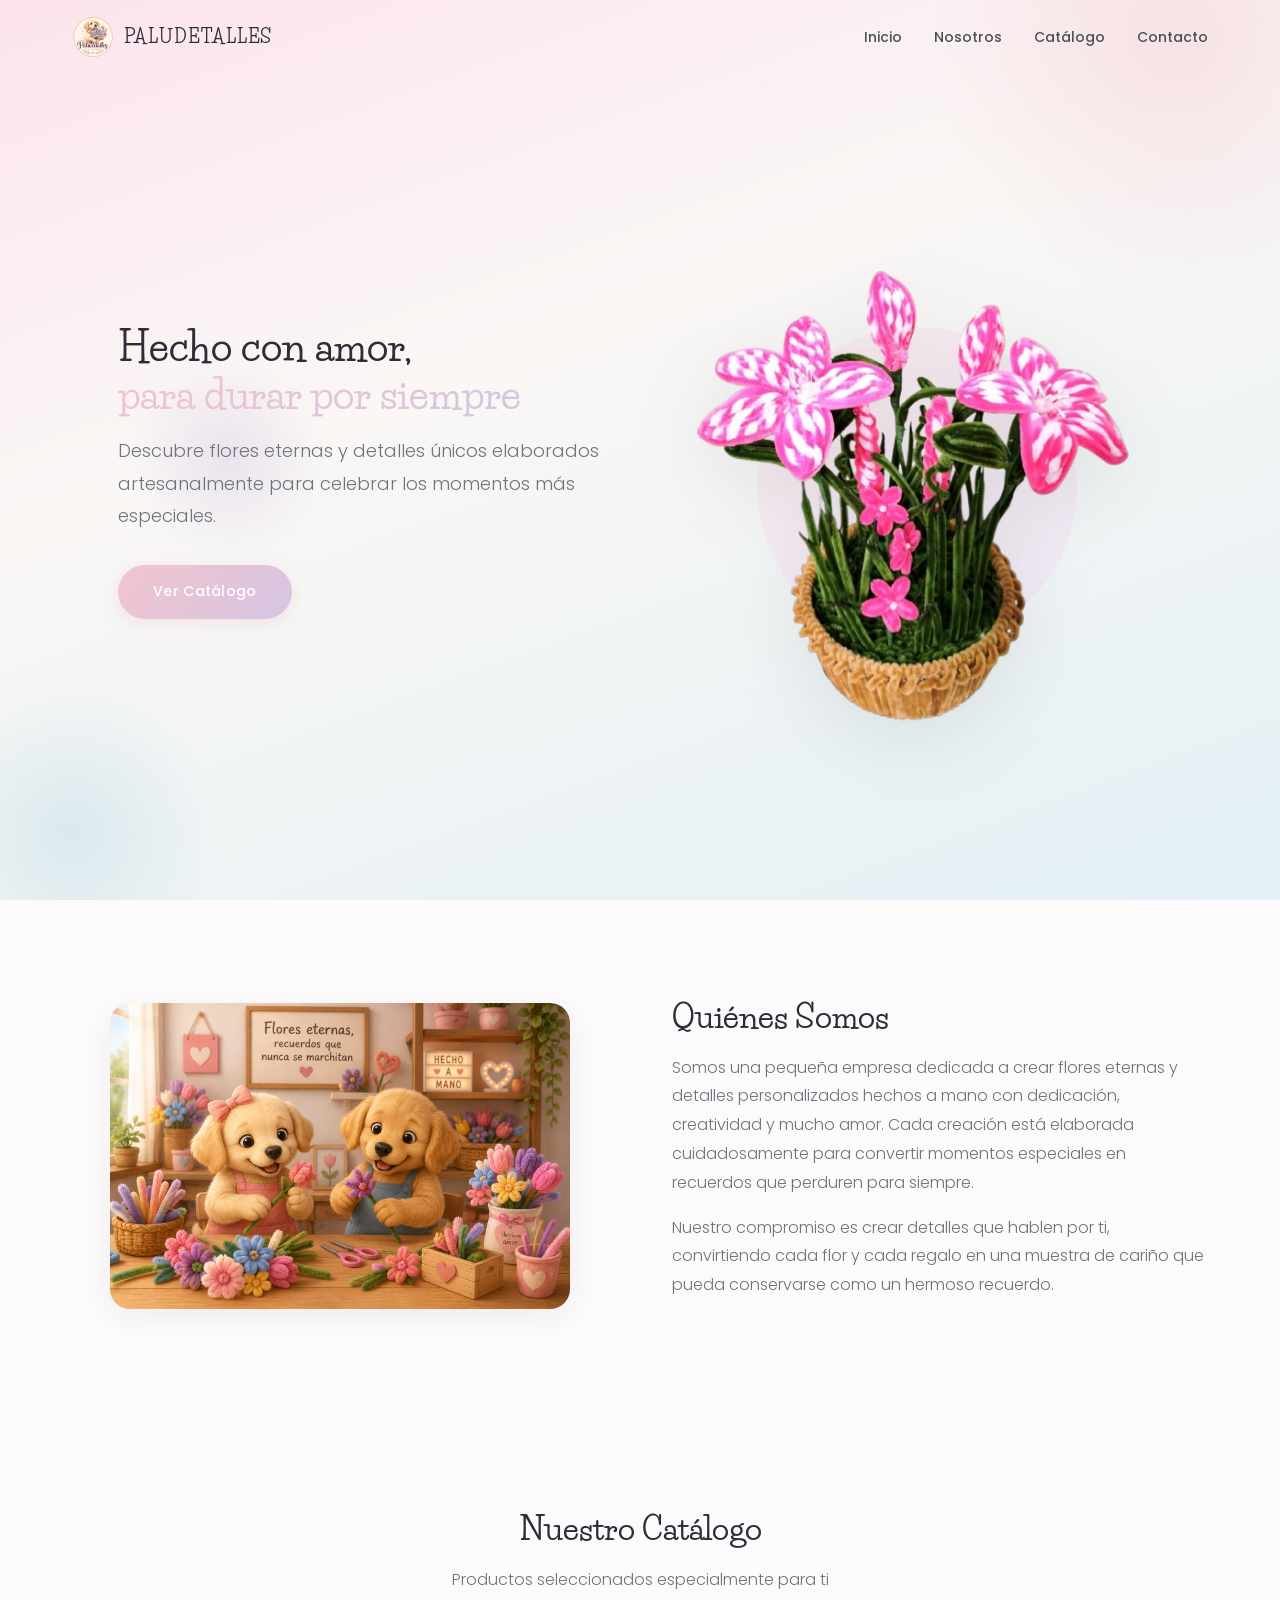
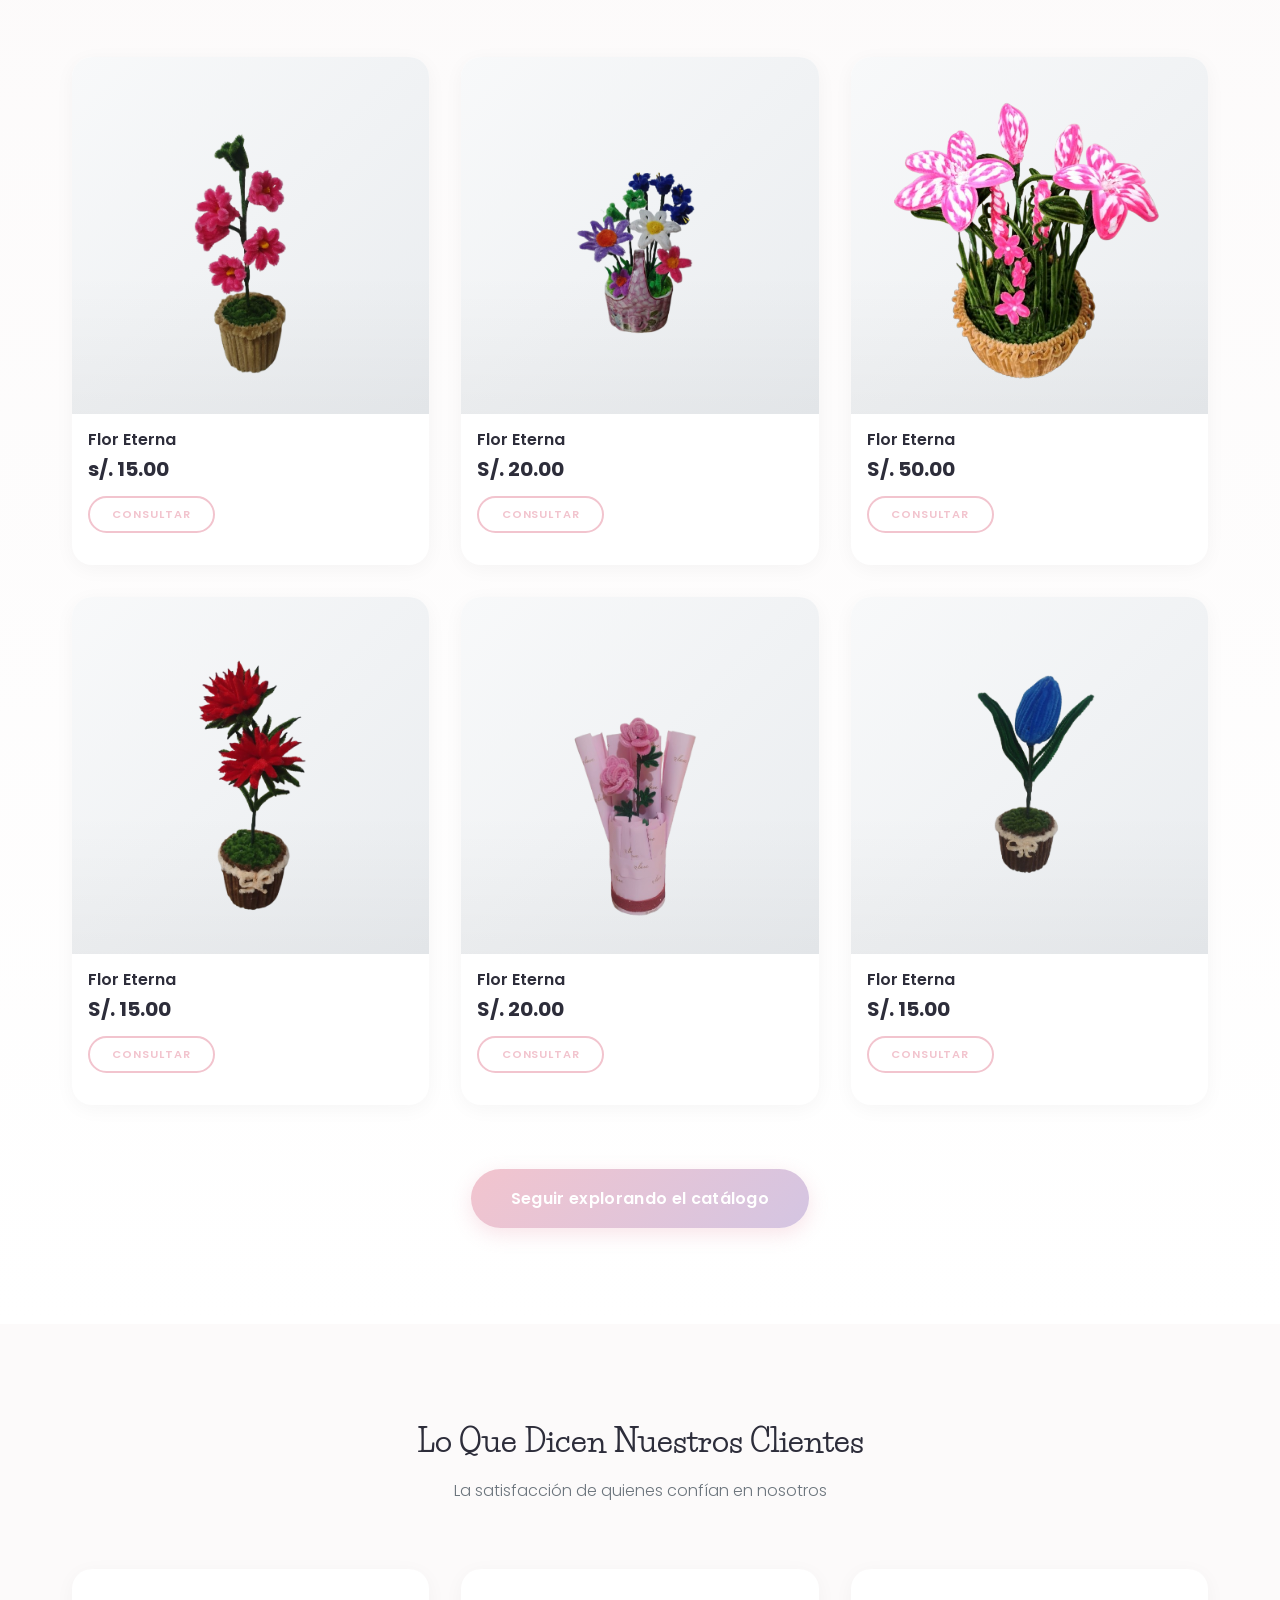
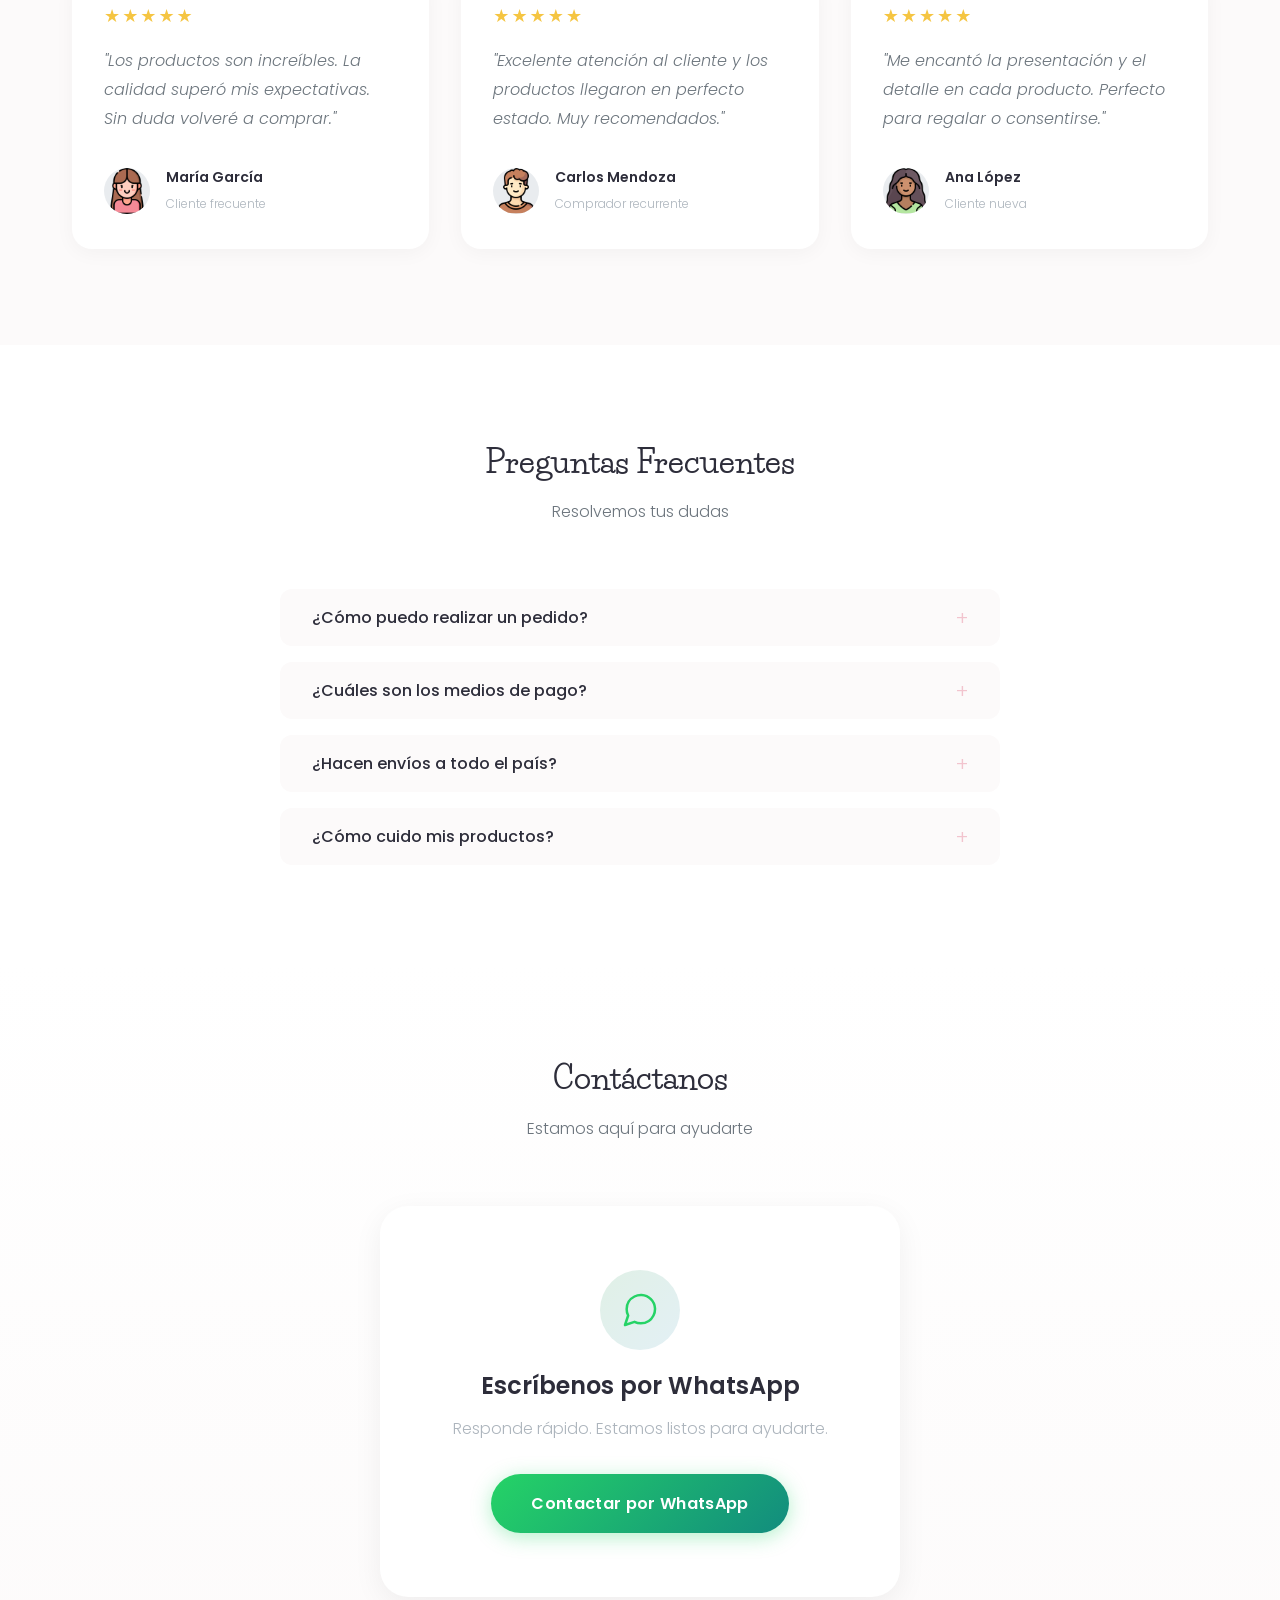
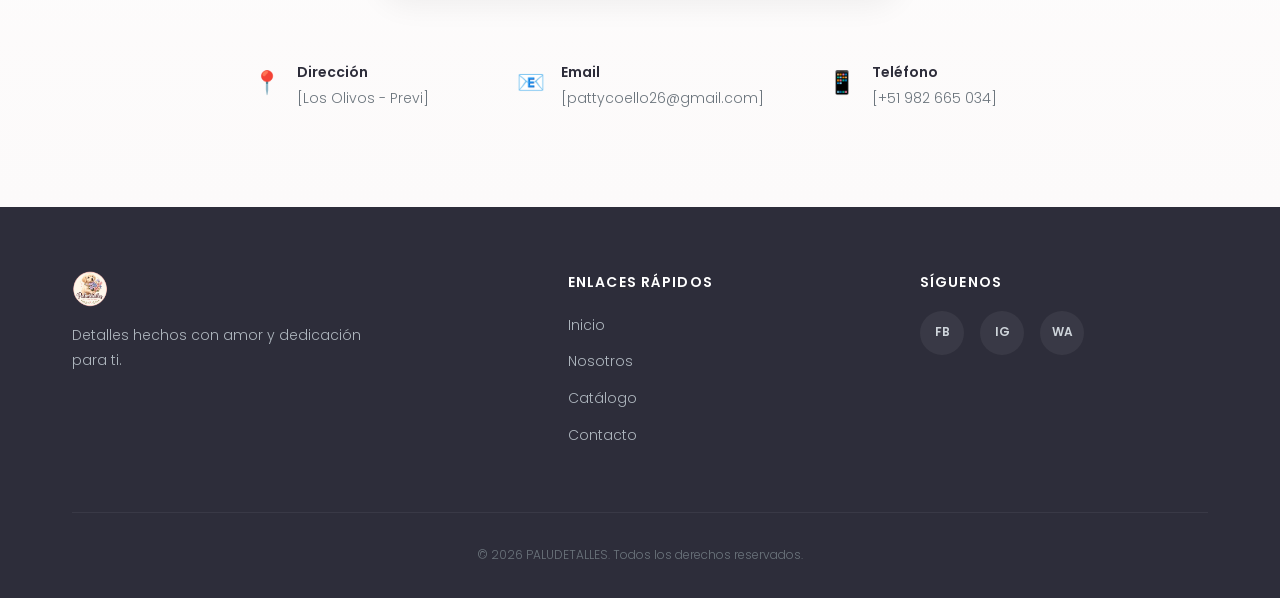
==== commit 5503bf5b: "precio corregido" ====
--- a/index.html
+++ b/index.html
@@ -139,11 +139,11 @@
           <div class="product-card__body">
             <h3 class="product-card__name">
               <!-- CAMBIA el nombre del producto -->
-              Producto Ejemplo
+              Flor Eterna
             </h3>
             <p class="product-card__price">
               <!-- CAMBIA el precio -->
-              s/. 35.00
+              s/. 15.00
             </p>
             
             <button class="btn btn--small btn--outline product-card__btn">
